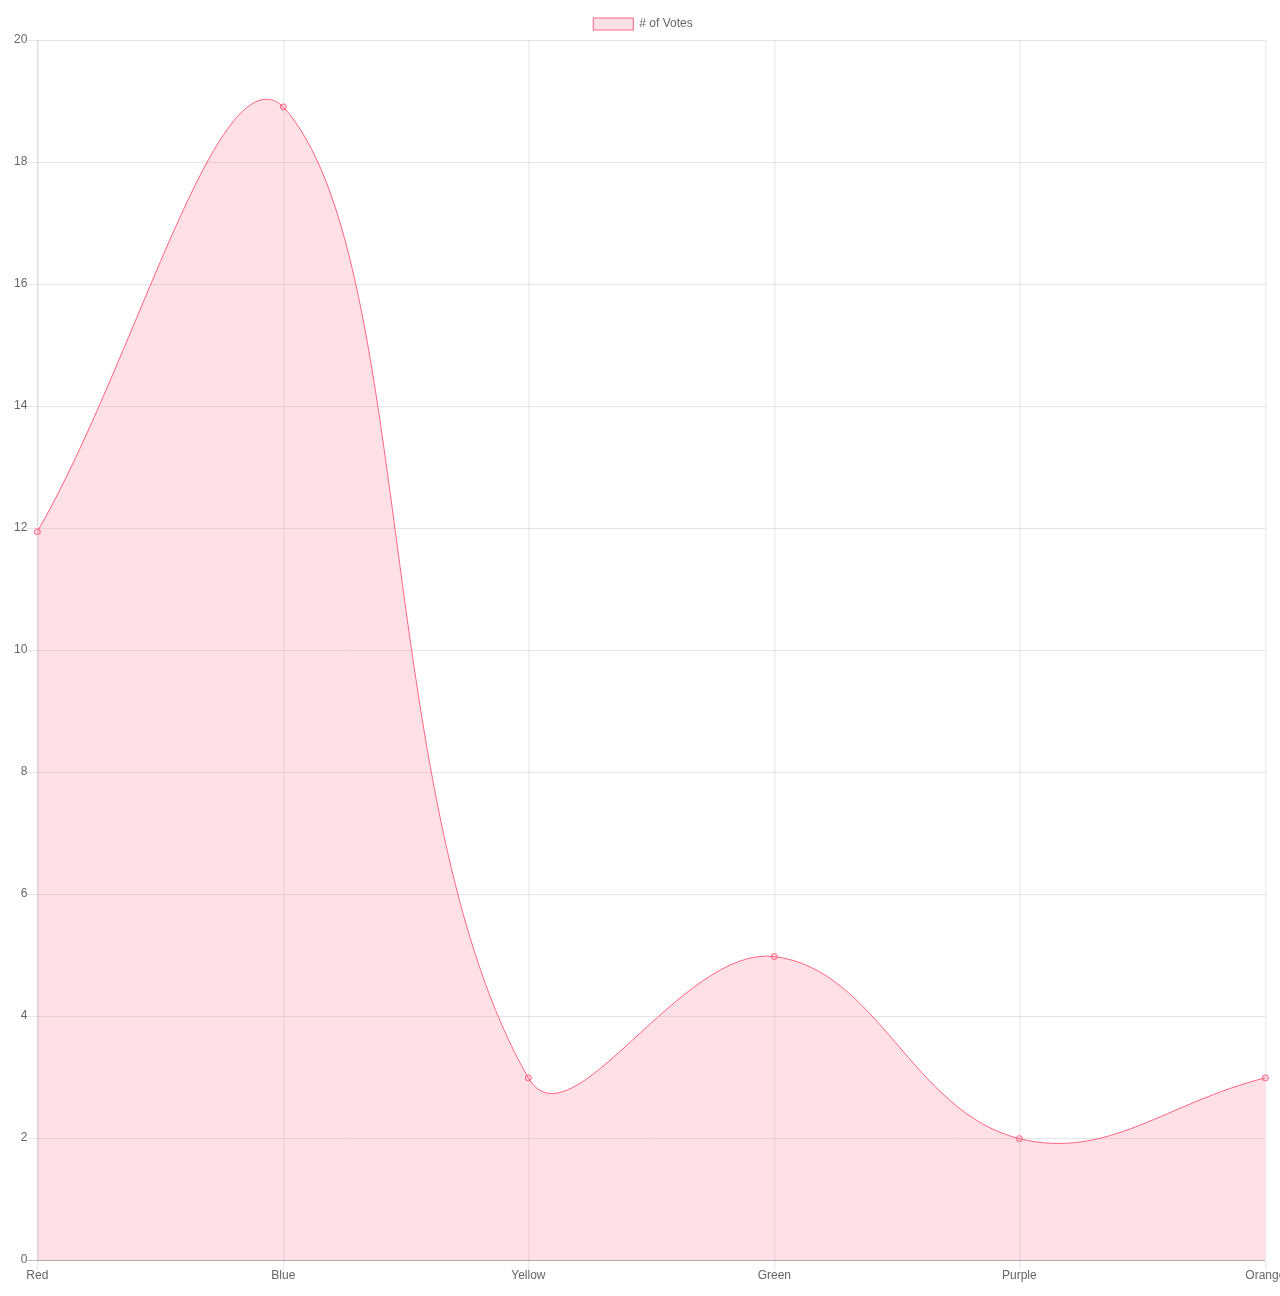
==== dashboard/index.html @ b09df679 "initial commit, chart demo working with chart js framework" ====
<html>
  <header>
    <script src="chart-framework.js"></script>
    
    
  </header>
  <body>
    <canvas id="myChart" width="400" height="400"></canvas>
    
  </body>

  <script>
    var ctx = document.getElementById("myChart");
    var myChart = new Chart(ctx, {
        type: 'line',
        data: {
            labels: ["Red", "Blue", "Yellow", "Green", "Purple", "Orange"],
            datasets: [{
                label: '# of Votes',
                data: [12, 19, 3, 5, 2, 3],
                backgroundColor: [
                    'rgba(255, 99, 132, 0.2)',
                    'rgba(54, 162, 235, 0.2)',
                    'rgba(255, 206, 86, 0.2)',
                    'rgba(75, 192, 192, 0.2)',
                    'rgba(153, 102, 255, 0.2)',
                    'rgba(255, 159, 64, 0.2)'
                ],
                borderColor: [
                    'rgba(255,99,132,1)',
                    'rgba(54, 162, 235, 1)',
                    'rgba(255, 206, 86, 1)',
                    'rgba(75, 192, 192, 1)',
                    'rgba(153, 102, 255, 1)',
                    'rgba(255, 159, 64, 1)'
                ],
                borderWidth: 1
            }]
        },
        options: {
            scales: {
                yAxes: [{
                    ticks: {
                        beginAtZero:true
                    }
                }]
            }
        }
    });
    </script>
</html>
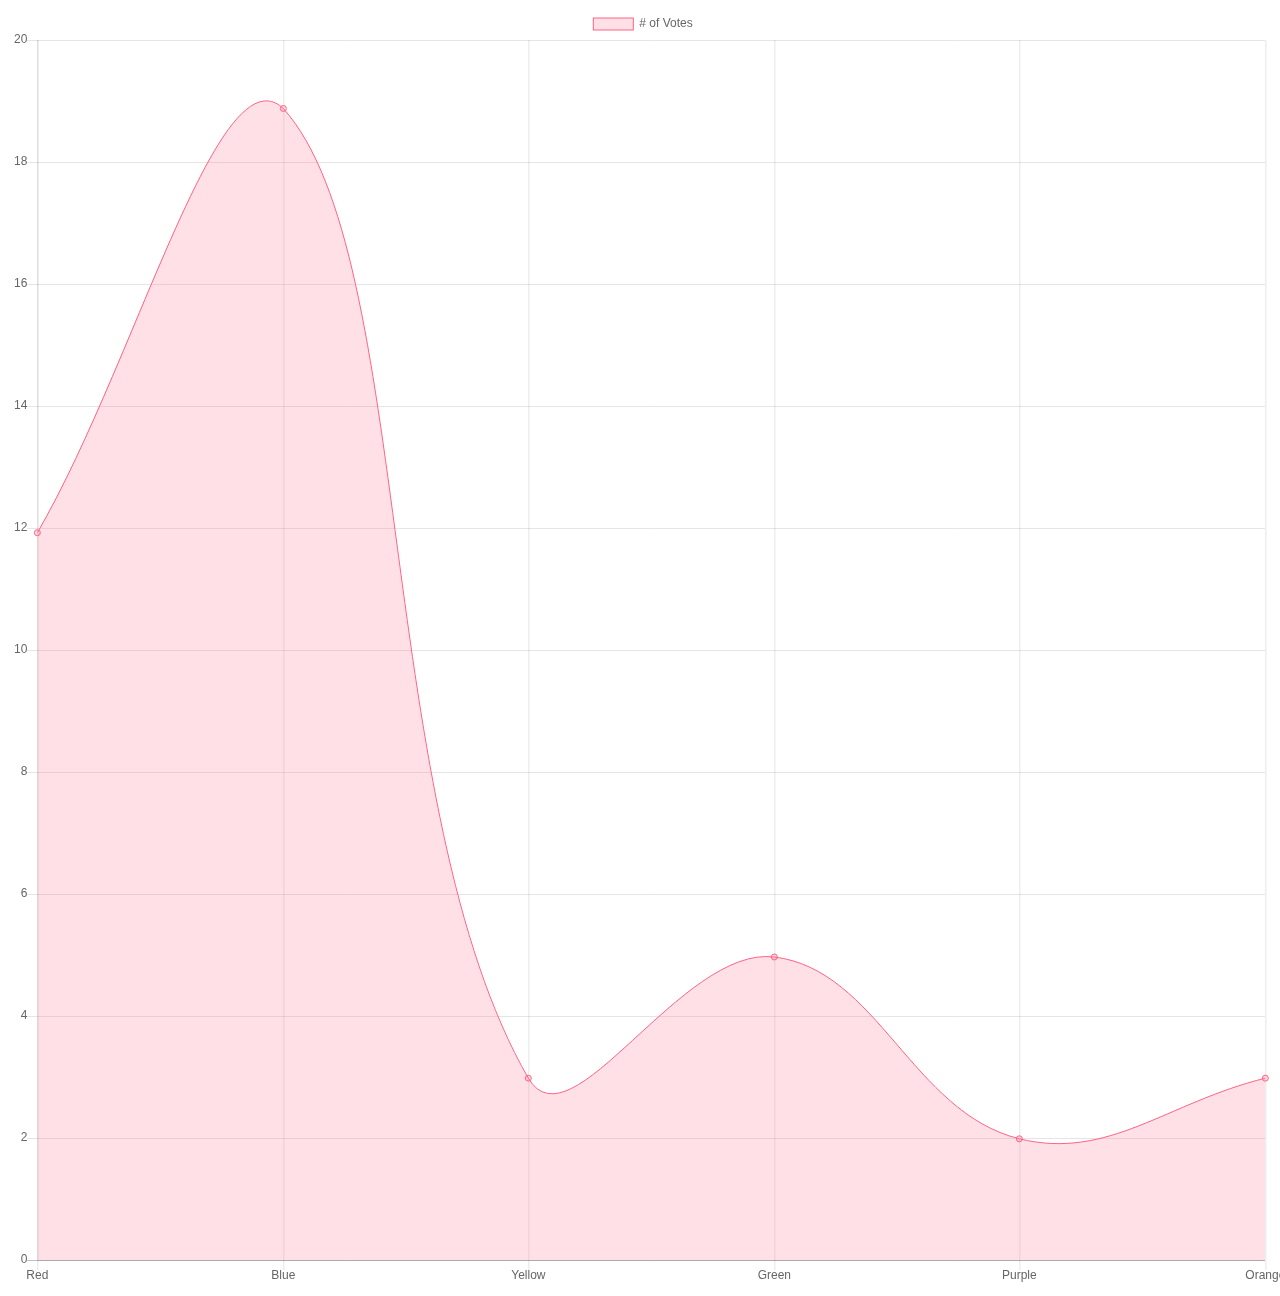
==== commit fe37f639: "broke js out to its own file" ====
--- a/dashboard/index.html
+++ b/dashboard/index.html
@@ -9,43 +9,5 @@
     
   </body>
 
-  <script>
-    var ctx = document.getElementById("myChart");
-    var myChart = new Chart(ctx, {
-        type: 'line',
-        data: {
-            labels: ["Red", "Blue", "Yellow", "Green", "Purple", "Orange"],
-            datasets: [{
-                label: '# of Votes',
-                data: [12, 19, 3, 5, 2, 3],
-                backgroundColor: [
-                    'rgba(255, 99, 132, 0.2)',
-                    'rgba(54, 162, 235, 0.2)',
-                    'rgba(255, 206, 86, 0.2)',
-                    'rgba(75, 192, 192, 0.2)',
-                    'rgba(153, 102, 255, 0.2)',
-                    'rgba(255, 159, 64, 0.2)'
-                ],
-                borderColor: [
-                    'rgba(255,99,132,1)',
-                    'rgba(54, 162, 235, 1)',
-                    'rgba(255, 206, 86, 1)',
-                    'rgba(75, 192, 192, 1)',
-                    'rgba(153, 102, 255, 1)',
-                    'rgba(255, 159, 64, 1)'
-                ],
-                borderWidth: 1
-            }]
-        },
-        options: {
-            scales: {
-                yAxes: [{
-                    ticks: {
-                        beginAtZero:true
-                    }
-                }]
-            }
-        }
-    });
-    </script>
+  <script src="charting.js"></script>
 </html>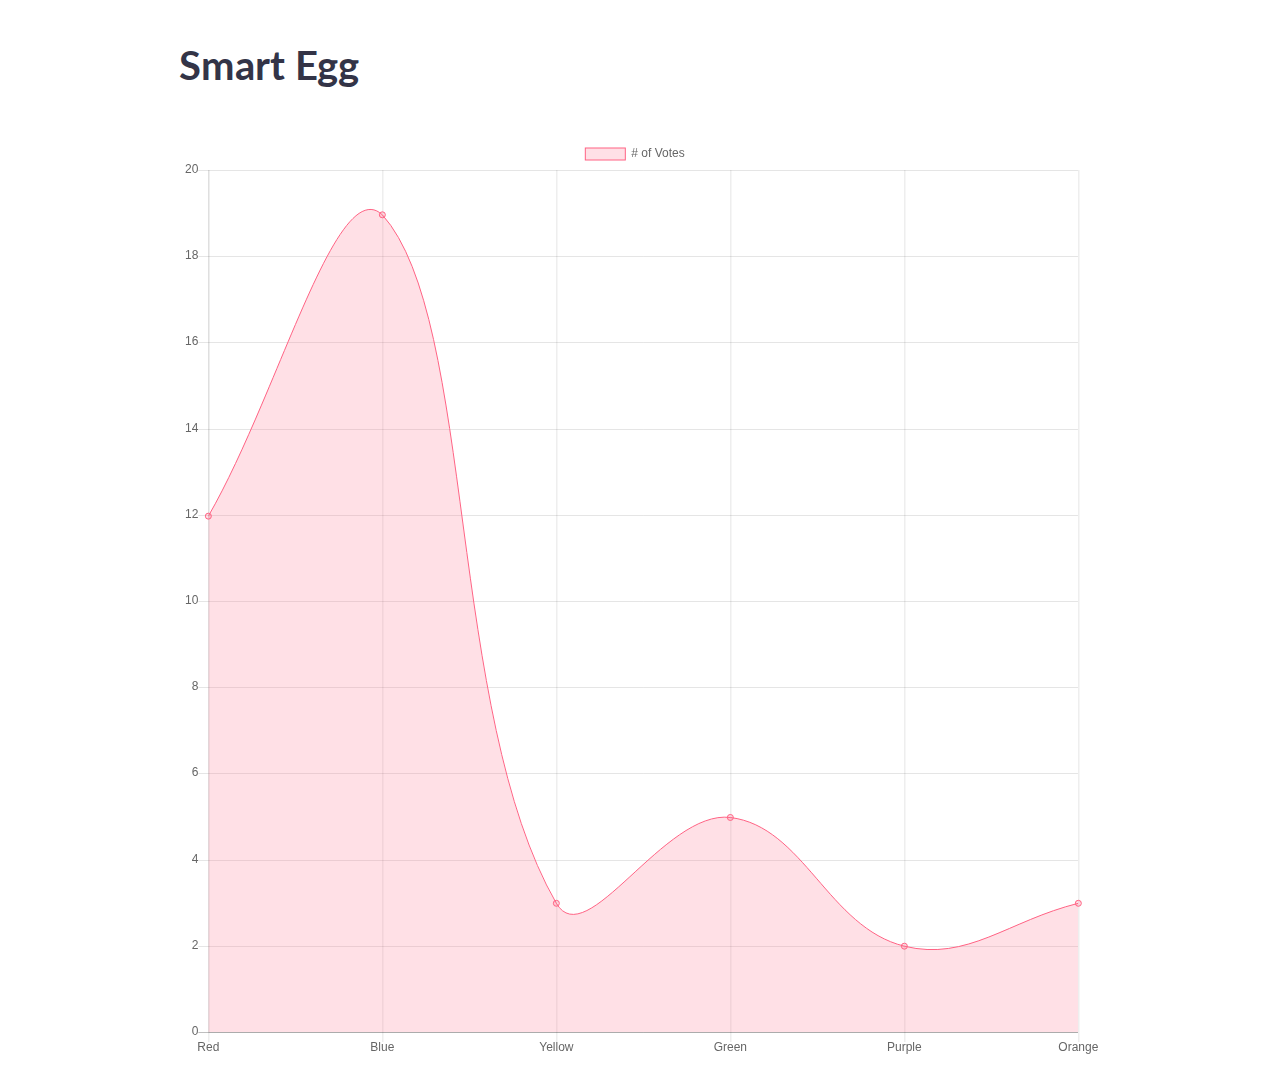
==== commit eae05db8: "Added grid css style and layout" ====
--- a/dashboard/index.html
+++ b/dashboard/index.html
@@ -1,12 +1,25 @@
 <html>
   <header>
-    <script src="chart-framework.js"></script>
-    
-    
+    <link rel="stylesheet" href="simple-grid.min.css">
+    <script src="chart-framework.js"></script> 
   </header>
   <body>
-    <canvas id="myChart" width="400" height="400"></canvas>
-    
+    <div class="container">
+
+			<div class="row">
+				<div class="col-12">
+					<h1>Smart Egg</h1>
+				</div>
+			</div> <!-- End header row -->
+
+			<div class="row">
+				<div class="col-12">
+
+						<canvas id="myChart" width="400" height="400"></canvas>						
+				</div>
+			</div> <!-- End Canvas Row -->
+
+    </div> <!-- End Container -->
   </body>
 
   <script src="charting.js"></script>
--- a/dashboard/simple-grid.min.css
+++ b/dashboard/simple-grid.min.css
@@ -0,0 +1 @@
+@import url(https://fonts.googleapis.com/css?family=Lato:400,300,300italic,400italic,700,700italic);body,html{height:100%;width:100%;margin:0;padding:0;left:0;top:0;font-size:100%}.center,.container{margin-left:auto;margin-right:auto}*{font-family:Lato,Helvetica,sans-serif;color:#333447;line-height:1.5}h1{font-size:2.5rem}h2{font-size:2rem}h3{font-size:1.375rem}h4{font-size:1.125rem}h5{font-size:1rem}h6{font-size:.875rem}p{font-size:1.125rem;font-weight:200;line-height:1.8}.font-light{font-weight:300}.font-regular{font-weight:400}.font-heavy{font-weight:700}.left{text-align:left}.right{text-align:right}.center{text-align:center}.justify{text-align:justify}.container{width:90%}.row{position:relative;width:100%}.row [class^=col]{float:left;margin:.5rem 2%;min-height:.125rem}.col-1,.col-10,.col-11,.col-12,.col-2,.col-3,.col-4,.col-5,.col-6,.col-7,.col-8,.col-9{width:96%}.col-1-sm{width:4.33%}.col-2-sm{width:12.66%}.col-3-sm{width:21%}.col-4-sm{width:29.33%}.col-5-sm{width:37.66%}.col-6-sm{width:46%}.col-7-sm{width:54.33%}.col-8-sm{width:62.66%}.col-9-sm{width:71%}.col-10-sm{width:79.33%}.col-11-sm{width:87.66%}.col-12-sm{width:96%}.row::after{content:"";display:table;clear:both}.hidden-sm{display:none}@media only screen and (min-width:33.75em){.container{width:80%}}@media only screen and (min-width:45em){.col-1{width:4.33%}.col-2{width:12.66%}.col-3{width:21%}.col-4{width:29.33%}.col-5{width:37.66%}.col-6{width:46%}.col-7{width:54.33%}.col-8{width:62.66%}.col-9{width:71%}.col-10{width:79.33%}.col-11{width:87.66%}.col-12{width:96%}.hidden-sm{display:block}}@media only screen and (min-width:60em){.container{width:75%;max-width:60rem}}
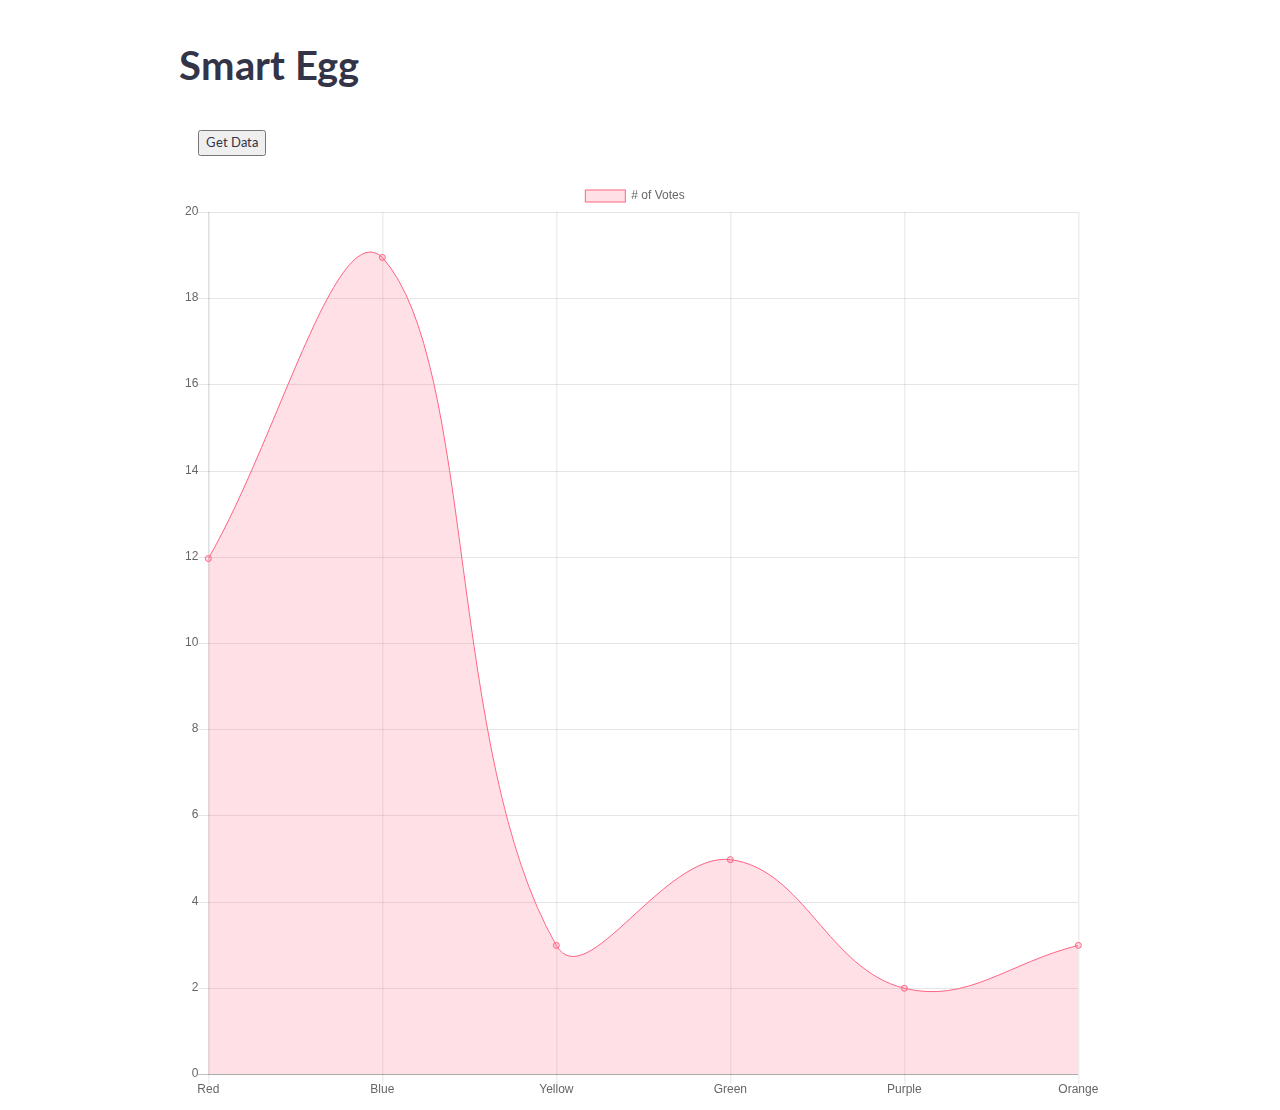
==== commit 807ca4ca: "added get data button with no functionality, extracted js data values to variable" ====
--- a/dashboard/index.html
+++ b/dashboard/index.html
@@ -9,6 +9,13 @@
 			<div class="row">
 				<div class="col-12">
 					<h1>Smart Egg</h1>
+					
+					<!-- Btn Row -->
+					<div class="row">
+						<div class="col-6">
+							<button onclick="getData()">Get Data</button>
+						</div>
+					</div>
 				</div>
 			</div> <!-- End header row -->
 
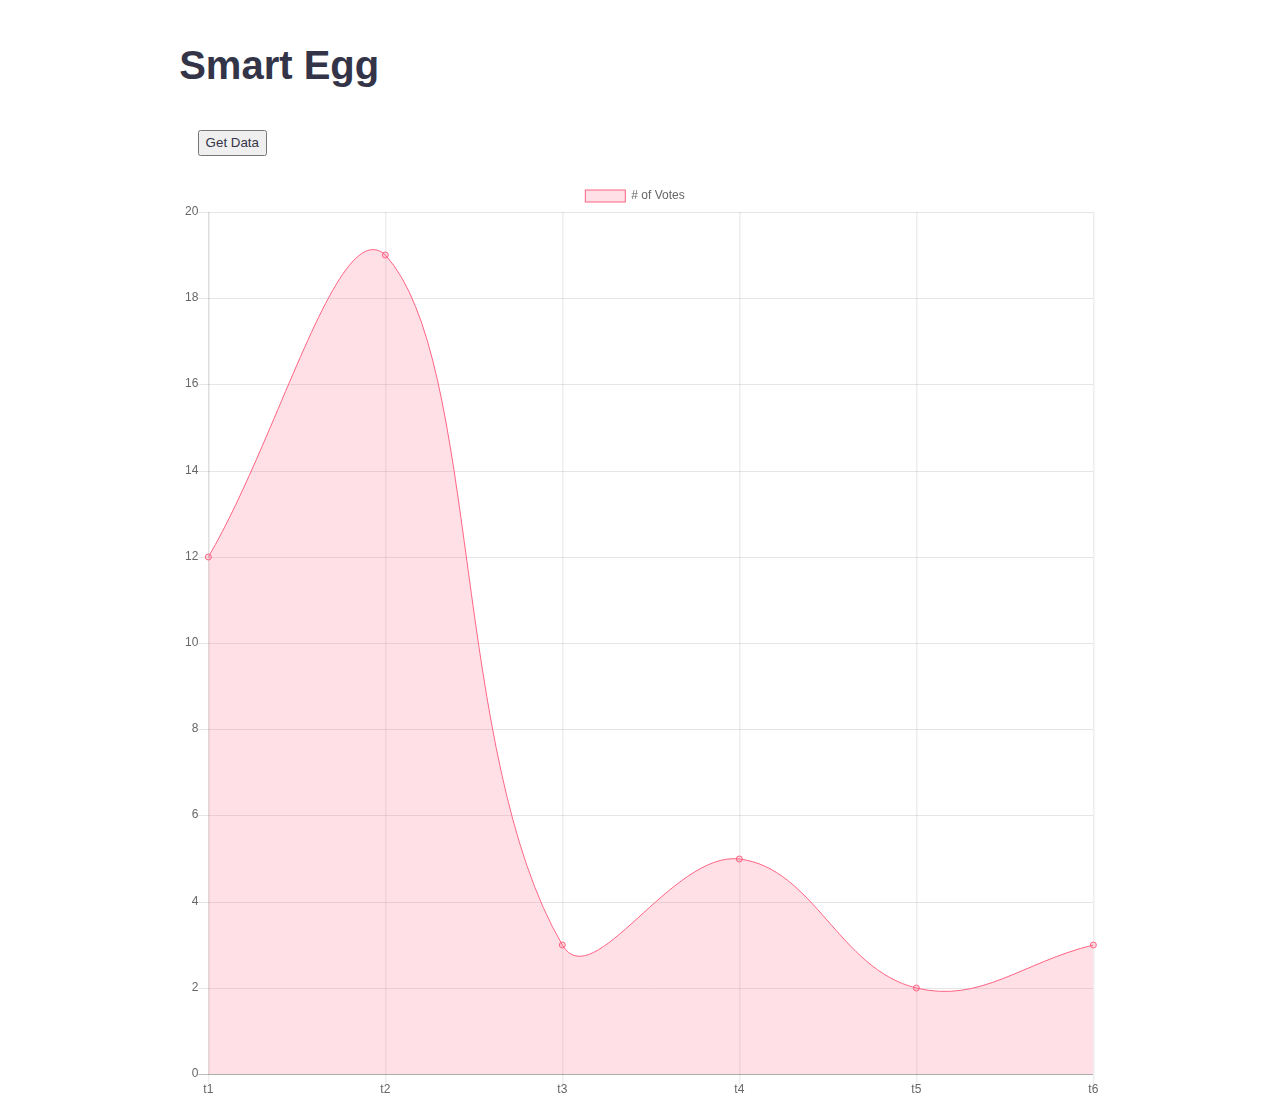
==== commit 3aaa9437: "Highchart working iwth stock ticker chart" ====
--- a/dashboard/index.html
+++ b/dashboard/index.html
@@ -13,7 +13,7 @@
 					<!-- Btn Row -->
 					<div class="row">
 						<div class="col-6">
-							<button onclick="getData()">Get Data</button>
+							<button onclick="getData">Get Data</button>
 						</div>
 					</div>
 				</div>
--- a/dashboard/simple-grid.min.css
+++ b/dashboard/simple-grid.min.css
@@ -1 +1 @@
-@import url(https://fonts.googleapis.com/css?family=Lato:400,300,300italic,400italic,700,700italic);body,html{height:100%;width:100%;margin:0;padding:0;left:0;top:0;font-size:100%}.center,.container{margin-left:auto;margin-right:auto}*{font-family:Lato,Helvetica,sans-serif;color:#333447;line-height:1.5}h1{font-size:2.5rem}h2{font-size:2rem}h3{font-size:1.375rem}h4{font-size:1.125rem}h5{font-size:1rem}h6{font-size:.875rem}p{font-size:1.125rem;font-weight:200;line-height:1.8}.font-light{font-weight:300}.font-regular{font-weight:400}.font-heavy{font-weight:700}.left{text-align:left}.right{text-align:right}.center{text-align:center}.justify{text-align:justify}.container{width:90%}.row{position:relative;width:100%}.row [class^=col]{float:left;margin:.5rem 2%;min-height:.125rem}.col-1,.col-10,.col-11,.col-12,.col-2,.col-3,.col-4,.col-5,.col-6,.col-7,.col-8,.col-9{width:96%}.col-1-sm{width:4.33%}.col-2-sm{width:12.66%}.col-3-sm{width:21%}.col-4-sm{width:29.33%}.col-5-sm{width:37.66%}.col-6-sm{width:46%}.col-7-sm{width:54.33%}.col-8-sm{width:62.66%}.col-9-sm{width:71%}.col-10-sm{width:79.33%}.col-11-sm{width:87.66%}.col-12-sm{width:96%}.row::after{content:"";display:table;clear:both}.hidden-sm{display:none}@media only screen and (min-width:33.75em){.container{width:80%}}@media only screen and (min-width:45em){.col-1{width:4.33%}.col-2{width:12.66%}.col-3{width:21%}.col-4{width:29.33%}.col-5{width:37.66%}.col-6{width:46%}.col-7{width:54.33%}.col-8{width:62.66%}.col-9{width:71%}.col-10{width:79.33%}.col-11{width:87.66%}.col-12{width:96%}.hidden-sm{display:block}}@media only screen and (min-width:60em){.container{width:75%;max-width:60rem}}
+body,html{height:100%;width:100%;margin:0;padding:0;left:0;top:0;font-size:100%}.center,.container{margin-left:auto;margin-right:auto}*{font-family:Lato,Helvetica,sans-serif;color:#333447;line-height:1.5}h1{font-size:2.5rem}h2{font-size:2rem}h3{font-size:1.375rem}h4{font-size:1.125rem}h5{font-size:1rem}h6{font-size:.875rem}p{font-size:1.125rem;font-weight:200;line-height:1.8}.font-light{font-weight:300}.font-regular{font-weight:400}.font-heavy{font-weight:700}.left{text-align:left}.right{text-align:right}.center{text-align:center}.justify{text-align:justify}.container{width:90%}.row{position:relative;width:100%}.row [class^=col]{float:left;margin:.5rem 2%;min-height:.125rem}.col-1,.col-10,.col-11,.col-12,.col-2,.col-3,.col-4,.col-5,.col-6,.col-7,.col-8,.col-9{width:96%}.col-1-sm{width:4.33%}.col-2-sm{width:12.66%}.col-3-sm{width:21%}.col-4-sm{width:29.33%}.col-5-sm{width:37.66%}.col-6-sm{width:46%}.col-7-sm{width:54.33%}.col-8-sm{width:62.66%}.col-9-sm{width:71%}.col-10-sm{width:79.33%}.col-11-sm{width:87.66%}.col-12-sm{width:96%}.row::after{content:"";display:table;clear:both}.hidden-sm{display:none}@media only screen and (min-width:33.75em){.container{width:80%}}@media only screen and (min-width:45em){.col-1{width:4.33%}.col-2{width:12.66%}.col-3{width:21%}.col-4{width:29.33%}.col-5{width:37.66%}.col-6{width:46%}.col-7{width:54.33%}.col-8{width:62.66%}.col-9{width:71%}.col-10{width:79.33%}.col-11{width:87.66%}.col-12{width:96%}.hidden-sm{display:block}}@media only screen and (min-width:60em){.container{width:75%;max-width:60rem}}
